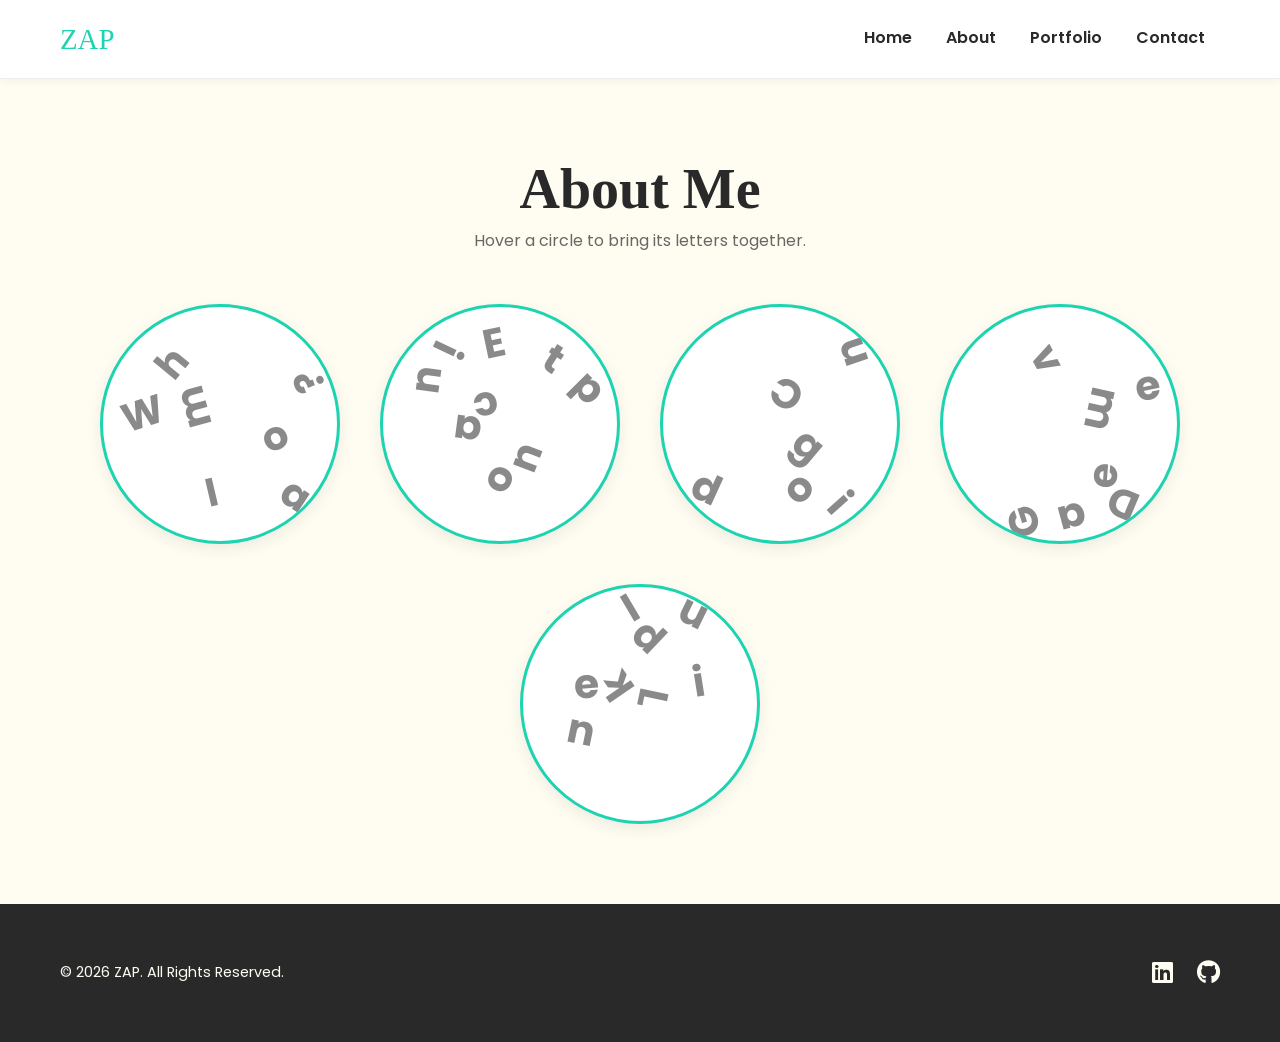
==== about.html @ 2a288f37 "Added text version of About page." ====
<!DOCTYPE html>
<html lang="en">
<head>
    <meta charset="UTF-8">
    <meta name="viewport" content="width=device-width, initial-scale=1.0">
    <meta name="description" content="ZAP – About page, learn more about who I am, my education, coding, game dev, and where to find me.">
    <title>About | ZAP</title>

    <link rel="preconnect" href="https://fonts.googleapis.com">
    <link rel="preconnect" href="https://fonts.gstatic.com" crossorigin>
    <link href="https://fonts.googleapis.com/css2?family=Poppins:wght@300;400;600;700&family=Trajan+Supreme&display=swap" rel="stylesheet">

    <link rel="stylesheet" href="./css/style.css">
    <link rel="stylesheet" href="./css/components.css">
    <link rel="stylesheet" href="./css/about.css">
    <link rel="stylesheet" href="https://cdnjs.cloudflare.com/ajax/libs/font-awesome/6.0.0/css/all.min.css">
</head>
<body>

    <header class="header">
        <div class="container nav-content">
            <a href="index.html#home" class="logo">ZAP</a>
            <nav class="navbar" aria-label="Main navigation">
                <ul role="menubar">
                    <li role="none"><a href="index.html#home" role="menuitem">Home</a></li>
                    <li role="none"><a href="about.html" role="menuitem" aria-current="page">About</a></li>
                    <li role="none"><a href="index.html#portfolio" role="menuitem">Portfolio</a></li>
                    <li role="none"><a href="index.html#contact" role="menuitem">Contact</a></li>
                </ul>
            </nav>
            <button class="menu-toggle" aria-label="Toggle Navigation Menu" aria-expanded="false" aria-controls="navbar">&#9776;</button>
        </div>
    </header>

    <main>
        <section id="aboutText" class="section about-text-section">
            <div class="container">
                <h1 class="about-text-title">About Me</h1>
                <p class="about-text-intro">Hover a circle to bring its letters together.</p>

                <div class="about-circle-grid" id="aboutCircleGrid">
                    <div class="about-circle" data-heading="Who am I?">
                        <canvas class="about-circle-canvas"></canvas>
                    </div>
                    <div class="about-circle" data-heading="Education">
                        <canvas class="about-circle-canvas"></canvas>
                    </div>
                    <div class="about-circle" data-heading="Coding">
                        <canvas class="about-circle-canvas"></canvas>
                    </div>
                    <div class="about-circle" data-heading="Game Dev">
                        <canvas class="about-circle-canvas"></canvas>
                    </div>
                    <div class="about-circle" data-heading="LinkedIn">
                        <canvas class="about-circle-canvas"></canvas>
                    </div>
                </div>
            </div>
        </section>
    </main>

    <footer class="footer">
        <div class="container footer-content">
            <p>&copy; 2026 ZAP. All Rights Reserved.</p>
            <div class="social-links">
                <a href="#" aria-label="LinkedIn"><i class="fab fa-linkedin"></i></a>
                <a href="#" aria-label="GitHub"><i class="fab fa-github"></i></a>
            </div>
        </div>
    </footer>

    <script src="./js/main.js"></script>
    <script src="./js/about.js"></script>
</body>
</html>
---- css/style.css ----
/* ============================================ */
/* CSS VARIABLES                                */
/* ============================================ */
:root {
    --primary-color: #1DD3B0;
    --accent-color: #FFBA49;
    --secondary-color: #9BD31D;
    --dark-text: #292929;
    --light-bg: #FFFCF2;
    --white: #FFFFFF;
    --card-bg: #fff;
    --light-text: #FFFCF2;
    --border-color: #ddd;

    --font-heading: 'Trajan Supreme', serif;
    --font-body: 'Poppins', sans-serif;

    --shadow-sm: 0 2px 10px rgba(0, 0, 0, 0.05);
    --shadow-card: 0 5px 15px rgba(41, 41, 41, 0.08);
    --shadow-card-hover: 0 12px 30px rgba(29, 211, 176, 0.2);
}

/* ============================================ */
/* 1. GLOBAL RESET & BASE                       */
/* ============================================ */
*, *::before, *::after { box-sizing: border-box; margin: 0; padding: 0; }
html { scroll-behavior: smooth; }
body { font-family: var(--font-body); line-height: 1.6; color: var(--dark-text); background-color: var(--light-bg); }
h1, h2, h3, h4 { font-family: var(--font-heading); color: var(--dark-text); margin-bottom: 0.5rem; line-height: 1.1; }
img { max-width: 100%; display: block; }
:focus-visible { outline: 3px solid var(--primary-color); outline-offset: 3px; border-radius: 4px; }
.container { max-width: 1200px; margin: 0 auto; padding: 0 20px; }
section { padding: 80px 0; }

.section { opacity: 0; transform: translateY(24px); transition: opacity 0.6s ease, transform 0.6s ease; }
.section.visible { opacity: 1; transform: translateY(0); }
@media (prefers-reduced-motion: reduce) { .section { opacity: 1; transform: none; transition: none; } }

/* ============================================ */
/* 2. HEADER & NAVIGATION                       */
/* ============================================ */
.header { background-color: var(--white); border-bottom: 1px solid #eee; position: sticky; top: 0; z-index: 1000; box-shadow: var(--shadow-sm); }
.nav-content { display: flex; justify-content: space-between; align-items: center; padding: 15px 20px; }
.logo { font-family: var(--font-heading); font-size: 1.8rem; text-decoration: none; color: var(--primary-color); }
.navbar ul { display: flex; list-style: none; gap: 4px; }
.navbar li a { text-decoration: none; color: var(--dark-text); padding: 10px 15px; font-weight: 600; border-bottom: 2px solid transparent; transition: color 0.3s, border-color 0.3s; display: block; }
.navbar li a:hover { color: var(--primary-color); border-bottom-color: var(--primary-color); }
.menu-toggle { display: none; background: none; border: none; font-size: 1.5rem; cursor: pointer; color: var(--dark-text); padding: 8px; line-height: 1; }

/* ============================================ */
/* 3. HERO SECTION                              */
/* ============================================ */
.hero-section {
    padding: 120px 0;
    text-align: center;
    background-color: var(--light-bg);
    position: relative;
    overflow: hidden;
}

/* Layer 1 */
.hero-glow { position: absolute; inset: 0; width: 100%; height: 100%; pointer-events: none; z-index: 1; }

/* Layer 2 */
.hero-zap { position: absolute; inset: 0; overflow: hidden; pointer-events: none; user-select: none; z-index: 2; }
.hero-zap span {
    position: absolute;
    font-family: var(--font-heading);
    font-size: clamp(5rem, 11vw, 9rem);
    font-weight: 700;
    font-style: italic;
    line-height: 1;
    color: transparent;
    -webkit-text-stroke-width: 1.5px;
    -webkit-text-stroke-color: rgba(41, 41, 41, 0.22);
    pointer-events: none;
    white-space: nowrap;
}

/* Layer 3 */
.hero-text {
    position: relative;
    z-index: 3;
    pointer-events: none;
    text-shadow: -1px 0 10px #FFFCF2, 0 1px 10px #FFFCF2, 1px 0 10px #FFFCF2, 0 -1px 10px #FFFCF2,
                 -1px 0 10px #FFFCF2, 0 1px 10px #FFFCF2, 1px 0 10px #FFFCF2, 0 -1px 10px #FFFCF2;
}
.hero-text h1 { font-size: clamp(3rem, 6vw, 5rem); margin-bottom: 0.5rem; }
.hero-text h2 { font-size: clamp(1.8rem, 4vw, 2.5rem); color: var(--secondary-color); margin-bottom: 1.5rem; }
.hero-text p  { max-width: 700px; margin: 0 auto 30px auto; font-size: 1.2rem; }

/* ---- H1 letter-wave ---- */
@keyframes letterBounceUp {
    0%   { opacity: 0; transform: translateY(0); }
    20%  { opacity: 1; transform: translateY(-18px); }
    45%  { transform: translateY(6px); }
    65%  { transform: translateY(-6px); }
    80%  { transform: translateY(2px); }
    100% { opacity: 1; transform: translateY(0); }
}

#heroH1 { display: flex; flex-wrap: wrap; justify-content: center; gap: 0; }

#heroH1 .h1-letter {
    display: inline-block;
    opacity: 0;
    white-space: pre;
}

#heroH1 .h1-letter.wave-animate {
    animation: letterBounceUp 0.65s cubic-bezier(0.22, 1, 0.36, 1) both;
}

/* ---- Hero P fade float up ---- */
@keyframes heroFadeFloatUp {
    0%   { opacity: 0; transform: translateY(28px); }
    100% { opacity: 1; transform: translateY(0); }
}

#heroP { opacity: 0; animation: heroFadeFloatUp 0.7s ease-out 0.7s forwards; }

/* Chaos active: hide original DOM text */
.hero-section.chaos-active .hero-text,
.hero-section.chaos-active #viewWorkBtn {
    visibility: hidden;
    pointer-events: none;
}

/* Physics canvas — layer 4 */
#physicsCanvas {
    position: absolute;
    inset: 0;
    width: 100%;
    height: 100%;
    pointer-events: none;
    z-index: 4;
    opacity: 0;
    transition: opacity 0.3s;
}
.hero-section.chaos-active #physicsCanvas { pointer-events: all; opacity: 1; }

/* Layer 4 — CTA row */
.hero-cta {
    position: relative;
    z-index: 6;
    margin-top: 8px;
    pointer-events: none;
    display: flex;
    align-items: center;
    justify-content: center;
    gap: 14px;
}
.hero-cta .button { pointer-events: all; }

/* ---- Chaos button ---- */
.button-chaos {
    pointer-events: all;
    width: 52px;
    height: 52px;
    border-radius: 50%;
    border: 2px solid var(--accent-color);
    background: var(--accent-color);
    font-size: 1.4rem;
    line-height: 1;
    cursor: pointer;
    display: flex;
    align-items: center;
    justify-content: center;
    transition: background 0.2s, border-color 0.2s, transform 0.2s, box-shadow 0.2s;
    box-shadow: 0 4px 14px rgba(255, 186, 73, 0.4);
}
.button-chaos:hover {
    background: #ffca6e;
    border-color: #ffca6e;
    transform: scale(1.12);
    box-shadow: 0 6px 22px rgba(255, 186, 73, 0.7);
}
.hero-section.chaos-active .button-chaos {
    position: absolute;
    right: 32px;
    top: -200%;
    z-index: 8;
    background: var(--primary-color);
    border-color: var(--primary-color);
    box-shadow: 0 4px 18px rgba(29, 211, 176, 0.5);
}
.hero-section.chaos-active .button-chaos:hover {
    background: #25e8c2;
    border-color: #25e8c2;
    transform: scale(1.12);
    box-shadow: 0 6px 28px rgba(29, 211, 176, 0.7);
}

/* ---- Gravity slider panel ---- */
.gravity-slider-panel {
    position: absolute;
    left: 24px;
    top: 50%;
    transform: translateY(-50%);
    z-index: 8;
    opacity: 0;
    pointer-events: none;
    transition: opacity 0.35s ease;
}
.hero-section.chaos-active .gravity-slider-panel { opacity: 1; pointer-events: all; }

.gravity-track-wrap {
    position: relative;
    display: flex;
    flex-direction: row;
    align-items: center;
    gap: 10px;
    height: 200px;
}

/* ---- Vertical range slider ---- */
.gravity-slider {
    -webkit-appearance: slider-vertical;
    appearance: slider-vertical;
    writing-mode: vertical-lr;
    direction: rtl;
    width: 32px;
    height: 200px;
    cursor: pointer;
    background: transparent;
    /* Custom track and thumb via accent-color */
    accent-color: var(--primary-color);
}

/* Slider thumb styled as a circle with the gravity symbol inside.
   We use a custom approach: the native thumb is hidden and we overlay
   four absolutely-positioned circular "notch" markers on a pseudo-track. */

/* Custom track line */
.gravity-slider-track {
    position: absolute;
    left: 14px; /* centre of the 32px slider column */
    top: 0;
    bottom: 0;
    width: 3px;
    background: rgba(41,41,41,0.15);
    border-radius: 2px;
    pointer-events: none;
}

/* ---- Notch label column (right of slider) ---- */
.gravity-notch-labels {
    display: flex;
    flex-direction: column;
    justify-content: space-between;
    height: 200px;
    pointer-events: none;
}

/* Each label is a circle with a symbol inside */
.gravity-notch-label {
    width: 32px;
    height: 32px;
    border-radius: 50%;
    border: 2px solid rgba(41,41,41,0.2);
    background: rgba(255,252,242,0.85);
    display: flex;
    align-items: center;
    justify-content: center;
    font-size: 0.85rem;
    font-weight: 700;
    font-family: var(--font-body);
    color: var(--dark-text);
    line-height: 1;
    user-select: none;
    transition: border-color 0.2s, background 0.2s, color 0.2s;
}

/* Highlight the active notch — driven by JS adding .is-active */
.gravity-notch-label.is-active {
    border-color: var(--primary-color);
    background: var(--primary-color);
    color: var(--light-text);
}

/* Layer 5 — mouse tracker */
.hero-mouse { position: absolute; inset: 0; z-index: 5; cursor: default; }
.hero-section.chaos-active .hero-mouse { z-index: 3; }

/* ============================================ */
/* 4. OTHER SECTIONS                            */
/* ============================================ */
.about-me { background-color: var(--white); }
.section h3 { font-size: 2.5rem; margin-bottom: 30px; text-align: center; color: var(--secondary-color); }

/* ---- About: Text Version / Game Version choice cards ---- */
.about-choice-grid {
    display: grid;
    grid-template-columns: repeat(2, 1fr);
    gap: 28px;
    margin-top: 40px;
}
.about-choice-card {
    display: flex;
    flex-direction: column;
    gap: 12px;
}
.about-choice-card h4 {
    color: var(--secondary-color);
    font-size: 1.5rem;
    margin: 0;
}
.about-choice-card p {
    flex: 1;
    margin: 0;
}
.about-choice-card .button {
    width: 100%;
    text-align: center;
    margin-top: auto;
}

.portfolio-showcase { background-color: #f8f5f1; }
.project-grid { display: grid; grid-template-columns: repeat(3, 1fr); gap: 28px; margin-top: 10px; }
.contact-form-section { background-color: var(--light-bg); }
.contact-intro { text-align: center; margin-bottom: 40px; }

/* ============================================ */
/* 5. FOOTER                                    */
/* ============================================ */
.footer { background-color: #292929; color: var(--light-text); padding: 40px 0; font-size: 0.9rem; }
.footer-content { display: flex; justify-content: space-between; align-items: center; padding: 10px 20px; }
.footer p { color: var(--light-text); }
.social-links a { color: var(--light-text); margin-left: 20px; font-size: 1.5rem; transition: color 0.3s; }
.social-links a:hover { color: var(--primary-color); }

/* ============================================ */
/* 6. MEDIA QUERIES                             */
/* ============================================ */
@media (max-width: 992px) {
    section { padding: 60px 0; }
    .hero-section { padding: 80px 0; }
    .project-grid { grid-template-columns: repeat(2, 1fr); }
    .about-choice-grid { grid-template-columns: 1fr; }
}

@media (max-width: 768px) {
    .menu-toggle { display: block; }
    .navbar { display: none; position: absolute; top: 100%; left: 0; right: 0; background-color: var(--white); border-top: 1px solid #eee; box-shadow: 0 8px 16px rgba(0,0,0,0.08); padding: 12px 0; }
    .navbar.is-active { display: block; }
    .navbar ul { flex-direction: column; gap: 0; }
    .navbar li a { padding: 14px 20px; border-bottom: none; border-left: 3px solid transparent; }
    .navbar li a:hover { border-bottom-color: transparent; border-left-color: var(--primary-color); background-color: #f5f5f5; }
    .project-grid { grid-template-columns: 1fr; }
    .footer-content { flex-direction: column; gap: 16px; text-align: center; }
    .social-links a { margin: 0 10px; }
    .gravity-slider-panel { left: 8px; }
}

@media (max-width: 480px) {
    .hero-text h1 { font-size: 2.2rem; }
    .hero-text h2 { font-size: 1.4rem; }
    .hero-text p  { font-size: 1rem; }
    .section h3   { font-size: 2rem; }
}

@media (prefers-reduced-motion: reduce) {
    #heroH1 .h1-letter { opacity: 1; animation: none; }
    #heroP              { opacity: 1; animation: none; }
}
---- css/components.css ----
/* ============================================ */
/* COMPONENTS                                   */
/* Buttons, Cards, Forms                        */
/* ============================================ */


/* ============================================ */
/* BUTTONS                                      */
/* ============================================ */
.button {
    display: inline-block;
    padding: 12px 30px;
    border-radius: 50px;
    text-decoration: none;
    font-family: var(--font-body);
    font-weight: 700;
    font-size: 1rem;
    cursor: pointer;
    border: 2px solid transparent;
    line-height: 1.4;
    position: relative;
    overflow: hidden;
    transition: color 0.5s ease-in-out, border-color 0.3s, transform 0.3s;
}

.button-primary {
    background-color: var(--primary-color);
    color: var(--light-text);
    border-color: var(--primary-color);
}

/* The position-aware ripple blob that expands from the cursor entry point */
.button-primary .button-ripple-blob {
    position: absolute;
    border-radius: 50%;
    background-color: var(--accent-color);
    /* Width/height and top/left are set by JS to match cursor position */
    transition: width 0.5s ease-in-out, height 0.5s ease-in-out;
    transform: translate(-50%, -50%);
    z-index: 0;
    pointer-events: none;
}

/* Button text sits above the ripple blob */
.button-primary span {
    position: relative;
    z-index: 1;
}

.button-primary:hover{
    color: var(--dark-text);
    transform: translateY(-3px) scale(1.02);
}

.button-secondary {
    background-color: transparent;
    color: var(--primary-color);
    border-color: var(--primary-color);
    padding: 10px 25px;
    transition: background-color 0.3s, border-color 0.3s, transform 0.3s;
}

.button-secondary:hover{
    background-color: var(--primary-color);
    color: var(--white);
    transform: translateY(-1px);
}


/* ============================================ */
/* CARDS                                        */
/* ============================================ */
.card {
    background-color: var(--card-bg);
    border: 1px solid var(--border-color);
    padding: 30px;
    border-radius: 12px;
    box-shadow: var(--shadow-card);
    transition: transform 0.3s, box-shadow 0.3s;
    display: flex;
    flex-direction: column;
    gap: 12px;
}

.card:hover {
    transform: translateY(-8px);
    box-shadow: var(--shadow-card-hover);
}

.project-item h4 {
    color: var(--secondary-color);
    font-size: 1.5rem;
    margin: 0;
}

.project-item p {
    flex: 1;
    margin: 0;
}

.project-item .button {
    align-self: flex-start;
    margin-top: auto;
}


/* ============================================ */
/* CONTACT FORM                                 */
/* ============================================ */
.contact-form {
    display: grid;
    gap: 20px;
    max-width: 600px;
    margin: 0 auto;
}

.contact-form input[type="text"],
.contact-form input[type="email"],
.contact-form textarea {
    width: 100%;
    padding: 15px;
    border: 1px solid var(--border-color);
    border-radius: 8px;
    font-family: var(--font-body);
    font-size: 1rem;
    background-color: var(--white);
    color: var(--dark-text);
    transition: border-color 0.3s, box-shadow 0.3s;
}

.contact-form input:focus,
.contact-form textarea:focus {
    outline: none;
    border-color: var(--primary-color);
    box-shadow: 0 0 0 3px rgba(29, 211, 176, 0.2);
}

.contact-form input.error,
.contact-form textarea.error {
    border-color: #e74c3c;
    box-shadow: 0 0 0 3px rgba(231, 76, 60, 0.15);
}

.contact-form textarea {
    resize: vertical;
    min-height: 120px;
}

.contact-form .button {
    justify-self: start;
}

/* Inline form feedback */
.form-feedback {
    font-size: 0.95rem;
    font-weight: 600;
    min-height: 1.4em;
    border-radius: 6px;
    padding: 0;
    transition: all 0.3s;
}

.form-feedback.success {
    color: #1a8a72;
    background-color: #d4f5ee;
    padding: 12px 16px;
}

.form-feedback.error {
    color: #c0392b;
    background-color: #fdecea;
    padding: 12px 16px;
}


/* ============================================ */
/* TYPEWRITER CURSOR                            */
/* ============================================ */
.cursor {
    display: inline-block;
    color: var(--secondary-color);
    font-weight: 300;
    margin-left: 2px;
    animation: blink 1.1s step-start infinite;
}

.cursor.typing {
    animation: none;
    opacity: 1;
}

@keyframes blink {
    0%, 100% { opacity: 1; }
    50%       { opacity: 0; }
}
---- css/about.css ----
/* ============================================ */
/* ABOUT PAGE — TEXT VERSION                    */
/* ============================================ */

.about-text-section {
    text-align: center;
}

.about-text-title {
    font-size: clamp(2.4rem, 5vw, 3.5rem);
    color: var(--dark-text);
}

.about-text-intro {
    color: var(--dark-text);
    opacity: 0.7;
    margin-bottom: 50px;
}

.about-circle-grid {
    display: flex;
    flex-wrap: wrap;
    justify-content: center;
    align-items: center;
    gap: 40px;
}

.about-circle {
    position: relative;
    width: clamp(170px, 20vw, 240px);
    aspect-ratio: 1 / 1;
    border-radius: 50%;
    background-color: var(--white);
    border: 3px solid var(--primary-color);
    box-shadow: var(--shadow-card);
    cursor: pointer;
    overflow: hidden;
    transition: box-shadow 0.3s, border-color 0.3s, transform 0.3s;
}

.about-circle:hover {
    border-color: var(--secondary-color);
    box-shadow: var(--shadow-card-hover);
    transform: translateY(-4px);
}

.about-circle-canvas {
    position: absolute;
    inset: 0;
    width: 100%;
    height: 100%;
    display: block;
}

@media (max-width: 480px) {
    .about-circle-grid { gap: 24px; }
}
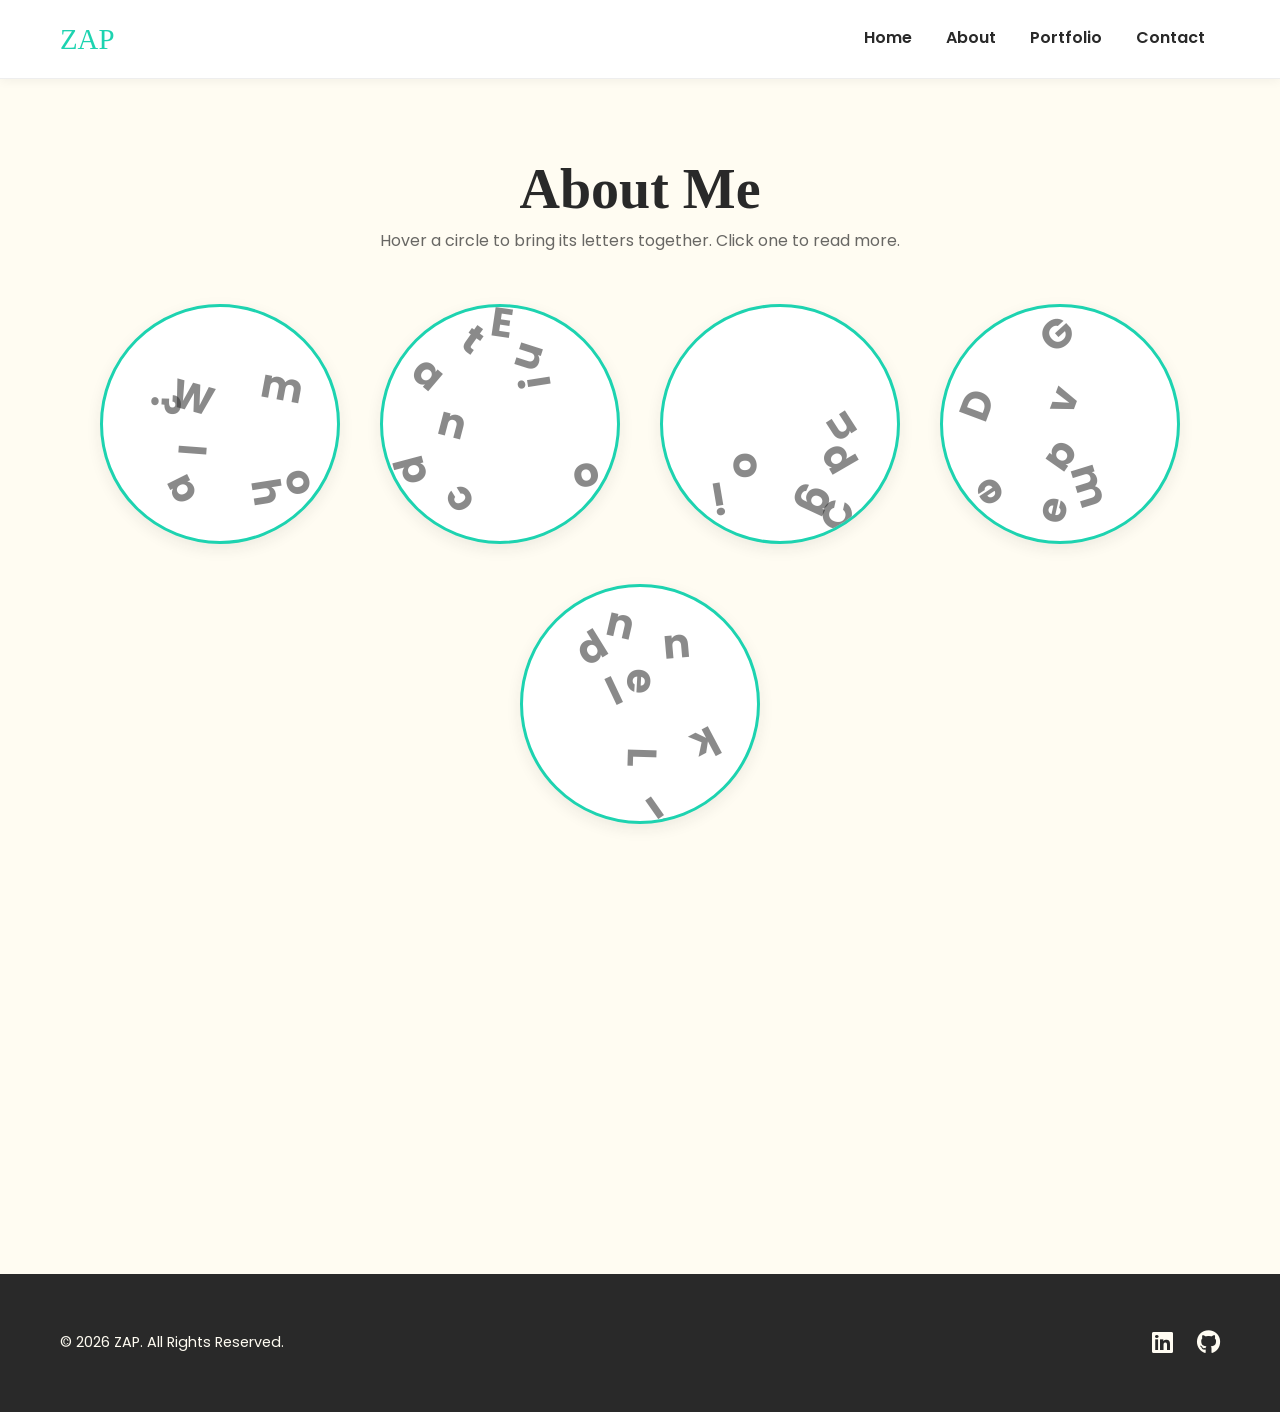
==== commit 92bcbe2a: "Added to about page with about text linked to circles with respective animation." ====
--- a/about.html
+++ b/about.html
@@ -36,24 +36,30 @@
         <section id="aboutText" class="section about-text-section">
             <div class="container">
                 <h1 class="about-text-title">About Me</h1>
-                <p class="about-text-intro">Hover a circle to bring its letters together.</p>
+                <p class="about-text-intro">Hover a circle to bring its letters together. Click one to read more.</p>
 
-                <div class="about-circle-grid" id="aboutCircleGrid">
-                    <div class="about-circle" data-heading="Who am I?">
-                        <canvas class="about-circle-canvas"></canvas>
+                <div class="about-stage" id="aboutStage">
+                    <div class="about-circle-grid" id="aboutCircleGrid">
+                        <div class="about-circle" data-heading="Who am I?" data-text="18yo interested in coding, game dev, and web development. Working on building businesses atm, including software and web development. As well as looking towards Medicine.">
+                            <canvas class="about-circle-canvas"></canvas>
+                        </div>
+                        <div class="about-circle" data-heading="Education" data-text="Duis aute irure dolor in reprehenderit in voluptate velit esse cillum dolore eu fugiat nulla pariatur. Excepteur sint occaecat cupidatat non proident, sunt in culpa qui officia deserunt mollit anim.">
+                            <canvas class="about-circle-canvas"></canvas>
+                        </div>
+                        <div class="about-circle" data-heading="Coding" data-text="Sed ut perspiciatis unde omnis iste natus error sit voluptatem accusantium doloremque laudantium, totam rem aperiam, eaque ipsa quae ab illo inventore veritatis et quasi architecto beatae vitae dicta sunt.">
+                            <canvas class="about-circle-canvas"></canvas>
+                        </div>
+                        <div class="about-circle" data-heading="Game Dev" data-text="Neque porro quisquam est, qui dolorem ipsum quia dolor sit amet, consectetur, adipisci velit, sed quia non numquam eius modi tempora incidunt ut labore et dolore magnam aliquam quaerat voluptatem.">
+                            <canvas class="about-circle-canvas"></canvas>
+                        </div>
+                        <div class="about-circle" data-heading="LinkedIn" data-text="Ut enim ad minima veniam, quis nostrum exercitationem ullam corporis suscipit laboriosam, nisi ut aliquid ex ea commodi consequatur. Quis autem vel eum iure reprehenderit qui in ea voluptate velit esse.">
+                            <canvas class="about-circle-canvas"></canvas>
+                        </div>
                     </div>
-                    <div class="about-circle" data-heading="Education">
-                        <canvas class="about-circle-canvas"></canvas>
-                    </div>
-                    <div class="about-circle" data-heading="Coding">
-                        <canvas class="about-circle-canvas"></canvas>
-                    </div>
-                    <div class="about-circle" data-heading="Game Dev">
-                        <canvas class="about-circle-canvas"></canvas>
-                    </div>
-                    <div class="about-circle" data-heading="LinkedIn">
-                        <canvas class="about-circle-canvas"></canvas>
-                    </div>
+
+                    <div class="about-text-output" id="aboutTextOutput"></div>
+
+                    <canvas class="about-stage-canvas" id="aboutStageCanvas"></canvas>
                 </div>
             </div>
         </section>
--- a/css/about.css
+++ b/css/about.css
@@ -15,6 +15,11 @@
     color: var(--dark-text);
     opacity: 0.7;
     margin-bottom: 50px;
+}
+
+.about-stage {
+    position: relative;
+    z-index: 0;
 }
 
 .about-circle-grid {
@@ -52,6 +57,22 @@
     display: block;
 }
 
+.about-text-output {
+    position: relative;
+    min-height: 320px;
+    margin-top: 50px;
+}
+
+.about-stage-canvas {
+    position: absolute;
+    inset: 0;
+    width: 100%;
+    height: 100%;
+    pointer-events: none;
+    z-index: -1;
+}
+
 @media (max-width: 480px) {
     .about-circle-grid { gap: 24px; }
+    .about-text-output { min-height: 380px; }
 }
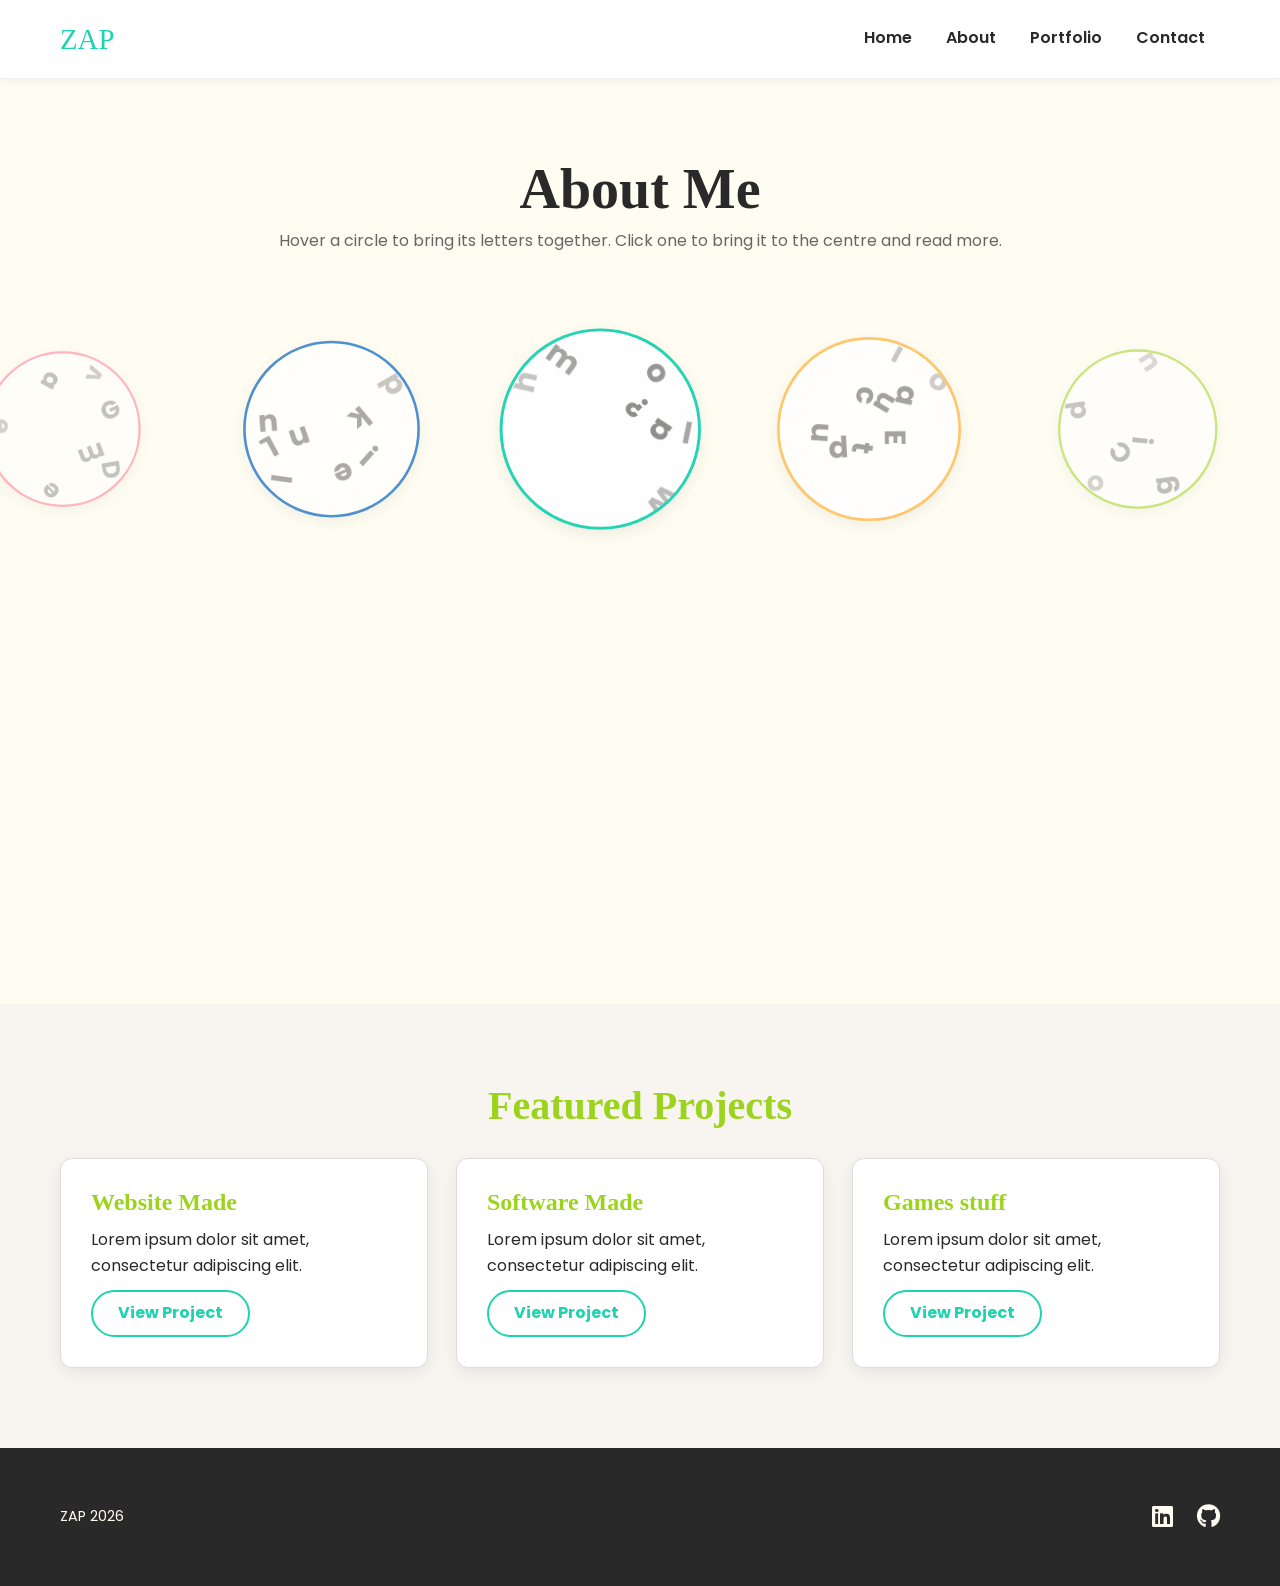
==== commit 93913101: "Singificantly reworked and updated About page with more fun and intersctivity." ====
--- a/about.html
+++ b/about.html
@@ -36,23 +36,23 @@
         <section id="aboutText" class="section about-text-section">
             <div class="container">
                 <h1 class="about-text-title">About Me</h1>
-                <p class="about-text-intro">Hover a circle to bring its letters together. Click one to read more.</p>
+                <p class="about-text-intro">Hover a circle to bring its letters together. Click one to bring it to the centre and read more.</p>
 
                 <div class="about-stage" id="aboutStage">
-                    <div class="about-circle-grid" id="aboutCircleGrid">
-                        <div class="about-circle" data-heading="Who am I?" data-text="18yo interested in coding, game dev, and web development. Working on building businesses atm, including software and web development. As well as looking towards Medicine.">
+                    <div class="about-carousel" id="aboutCarousel">
+                        <div class="about-circle" data-heading="Who am I?" data-color="#1DD3B0" data-bg-color="#E9FBF7" data-text-color="#0E6F5C" data-text="Hey there! I'm an 18yo interested in and do a lot of stuff. Off the top of my head there's coding, game dev, web dev, software dev, science and more! I'm working on building businesses currently, including breaking into the software and web dev space. I'm also looking towards Medicine.">
                             <canvas class="about-circle-canvas"></canvas>
                         </div>
-                        <div class="about-circle" data-heading="Education" data-text="Duis aute irure dolor in reprehenderit in voluptate velit esse cillum dolore eu fugiat nulla pariatur. Excepteur sint occaecat cupidatat non proident, sunt in culpa qui officia deserunt mollit anim.">
+                        <div class="about-circle" data-heading="Education" data-color="#FFBA49" data-bg-color="#FFF6E6" data-text-color="#8A5A00" data-text="Man it's the Summer break and you're talking about school?? Well, I've done my A Levels (results pending) and then hopefully it's off to uni to study Medicine.">
                             <canvas class="about-circle-canvas"></canvas>
                         </div>
-                        <div class="about-circle" data-heading="Coding" data-text="Sed ut perspiciatis unde omnis iste natus error sit voluptatem accusantium doloremque laudantium, totam rem aperiam, eaque ipsa quae ab illo inventore veritatis et quasi architecto beatae vitae dicta sunt.">
+                        <div class="about-circle" data-heading="Coding" data-color="#9BD31D" data-bg-color="#F2FBE4" data-text-color="#4E6E0C" data-text='print("Hello, World!") Yes I code a fair bit, from games to software to websites, it has become quite the mixed bag. You can see some of my work somewhere on this website, and more on my Github (you can find the link, I believe in you!)'>
                             <canvas class="about-circle-canvas"></canvas>
                         </div>
-                        <div class="about-circle" data-heading="Game Dev" data-text="Neque porro quisquam est, qui dolorem ipsum quia dolor sit amet, consectetur, adipisci velit, sed quia non numquam eius modi tempora incidunt ut labore et dolore magnam aliquam quaerat voluptatem.">
+                        <div class="about-circle" data-heading="Game Dev" data-color="#FF6F91" data-bg-color="#FFECF1" data-text-color="#99123A" data-text="Woah he does game dev too?? It's actually how I got into coding in the first place! This was all pre-big-LLM-AI-etc, so built an actual coding foundation. And game dev involves so much more, from art to music to graphics design to psychology to so much more!! Though so far it's mostly been passion projects.There's an itch.io link somewhere on this website, hope you find it!">
                             <canvas class="about-circle-canvas"></canvas>
                         </div>
-                        <div class="about-circle" data-heading="LinkedIn" data-text="Ut enim ad minima veniam, quis nostrum exercitationem ullam corporis suscipit laboriosam, nisi ut aliquid ex ea commodi consequatur. Quis autem vel eum iure reprehenderit qui in ea voluptate velit esse.">
+                        <div class="about-circle" data-heading="LinkedIn" data-color="#0A66C2" data-bg-color="#E8F1FB" data-text-color="#08427D" data-text="Now why should LinkedIn get its own subtitle? Oh wait I post content on LinkedIn, roughly daily as well! There's all sorts of posts there, drop me a follow if you're interested. There's a link somewhere on this website, I'm sure you'll find it!">
                             <canvas class="about-circle-canvas"></canvas>
                         </div>
                     </div>
@@ -63,11 +63,50 @@
                 </div>
             </div>
         </section>
+
+        <!-- PORTFOLIO -->
+        <section id="portfolio" class="section portfolio-showcase">
+            <div class="container">
+                <h3>Featured Projects</h3>
+                <div class="project-grid">
+                    <article class="card project-item">
+                        <h4>Website Made</h4>
+                        <p>Lorem ipsum dolor sit amet, consectetur adipiscing elit.</p>
+                        <a href="#" target="_blank" rel="noopener noreferrer" class="button button-secondary">View Project</a>
+                    </article>
+                    <article class="card project-item">
+                        <h4>Software Made</h4>
+                        <p>Lorem ipsum dolor sit amet, consectetur adipiscing elit.</p>
+                        <a href="#" target="_blank" rel="noopener noreferrer" class="button button-secondary">View Project</a>
+                    </article>
+                    <article class="card project-item">
+                        <h4>Games stuff</h4>
+                        <p>Lorem ipsum dolor sit amet, consectetur adipiscing elit.</p>
+                        <a href="#" target="_blank" rel="noopener noreferrer" class="button button-secondary">View Project</a>
+                    </article>
+                </div>
+            </div>
+        </section>
+
+        <!-- CONTACT
+        <section id="contact" class="section contact-form-section">
+            <div class="container">
+                <h3>Let's Connect</h3>
+                <p class="contact-intro">Have a project in mind? Whether it's modernising an old system or launching a new idea, I'm ready to talk!</p>
+                <form class="contact-form" action="#" method="POST" novalidate>
+                    <input type="text" name="name" placeholder="Your Name" required autocomplete="name">
+                    <input type="email" name="email" placeholder="Your Email" required autocomplete="email">
+                    <textarea name="message" rows="5" placeholder="Tell me about your project..."></textarea>
+                    <div class="form-feedback" aria-live="polite" aria-atomic="true"></div>
+                    <button type="submit" class="button button-primary">Send Message</button>
+                </form>
+            </div>
+        </section> -->
     </main>
 
     <footer class="footer">
         <div class="container footer-content">
-            <p>&copy; 2026 ZAP. All Rights Reserved.</p>
+            <p>ZAP 2026</p>
             <div class="social-links">
                 <a href="#" aria-label="LinkedIn"><i class="fab fa-linkedin"></i></a>
                 <a href="#" aria-label="GitHub"><i class="fab fa-github"></i></a>
--- a/css/about.css
+++ b/css/about.css
@@ -1,3 +1,56 @@
+/* ============================================ */
+/* PAGE THEME — active circle's colour spreads across   */
+/* the whole about.html page (not header/footer bg;     */
+/* logo + nav-hover accents are the one exception).      */
+/* Vars set on :root by about.js, fall back to the site's */
+/* normal palette when no circle is active.              */
+/* ============================================ */
+body {
+    background-color: var(--circle-bg, var(--light-bg));
+    transition: background-color 0.6s ease;
+}
+
+.logo {
+    color: var(--circle-accent, var(--primary-color));
+    transition: color 0.3s;
+}
+
+.navbar li a:hover {
+    color: var(--circle-accent, var(--primary-color));
+    border-bottom-color: var(--circle-accent, var(--primary-color));
+}
+
+.portfolio-showcase {
+    background-color: var(--circle-bg, #f8f5f1);
+    transition: background-color 0.6s ease;
+}
+
+.section h3,
+.project-item h4 {
+    color: var(--circle-accent, var(--secondary-color));
+    transition: color 0.3s;
+}
+
+.card {
+    border-color: var(--circle-accent, var(--border-color));
+    transition: border-color 0.3s, transform 0.3s, box-shadow 0.3s;
+}
+
+.button-primary {
+    background-color: var(--circle-accent, var(--primary-color));
+    border-color: var(--circle-accent, var(--primary-color));
+}
+
+.button-secondary {
+    color: var(--circle-accent, var(--primary-color));
+    border-color: var(--circle-accent, var(--primary-color));
+}
+
+.button-secondary:hover {
+    background-color: var(--circle-accent, var(--primary-color));
+}
+
+
 /* ============================================ */
 /* ABOUT PAGE — TEXT VERSION                    */
 /* ============================================ */
@@ -22,31 +75,35 @@
     z-index: 0;
 }
 
-.about-circle-grid {
-    display: flex;
-    flex-wrap: wrap;
-    justify-content: center;
-    align-items: center;
-    gap: 40px;
+.about-carousel {
+    position: relative;
+    height: clamp(180px, 20vw, 250px);
+    overflow: hidden;
+    /* Full-bleed: break out of .container so the carousel spans the viewport edge to edge */
+    width: 100vw;
+    margin-left: calc(50% - 50vw);
+    margin-right: calc(50% - 50vw);
 }
 
 .about-circle {
-    position: relative;
-    width: clamp(170px, 20vw, 240px);
+    position: absolute;
+    top: 50%;
+    left: 50%;
+    width: clamp(150px, 16vw, 210px);
     aspect-ratio: 1 / 1;
     border-radius: 50%;
     background-color: var(--white);
-    border: 3px solid var(--primary-color);
+    border: 3px solid var(--circle-accent, var(--primary-color));
     box-shadow: var(--shadow-card);
     cursor: pointer;
     overflow: hidden;
-    transition: box-shadow 0.3s, border-color 0.3s, transform 0.3s;
+    transform: translate(-50%, -50%);
+    transform-origin: center center;
+    transition: box-shadow 0.3s, border-color 0.3s;
 }
 
 .about-circle:hover {
-    border-color: var(--secondary-color);
     box-shadow: var(--shadow-card-hover);
-    transform: translateY(-4px);
 }
 
 .about-circle-canvas {
@@ -73,6 +130,11 @@
 }
 
 @media (max-width: 480px) {
-    .about-circle-grid { gap: 24px; }
+    .about-carousel { height: clamp(160px, 45vw, 210px); }
+    .about-circle { width: clamp(130px, 38vw, 180px); }
     .about-text-output { min-height: 380px; }
+}
+
+@media (prefers-reduced-motion: reduce) {
+    .about-circle { transition: box-shadow 0.2s, border-color 0.2s; }
 }
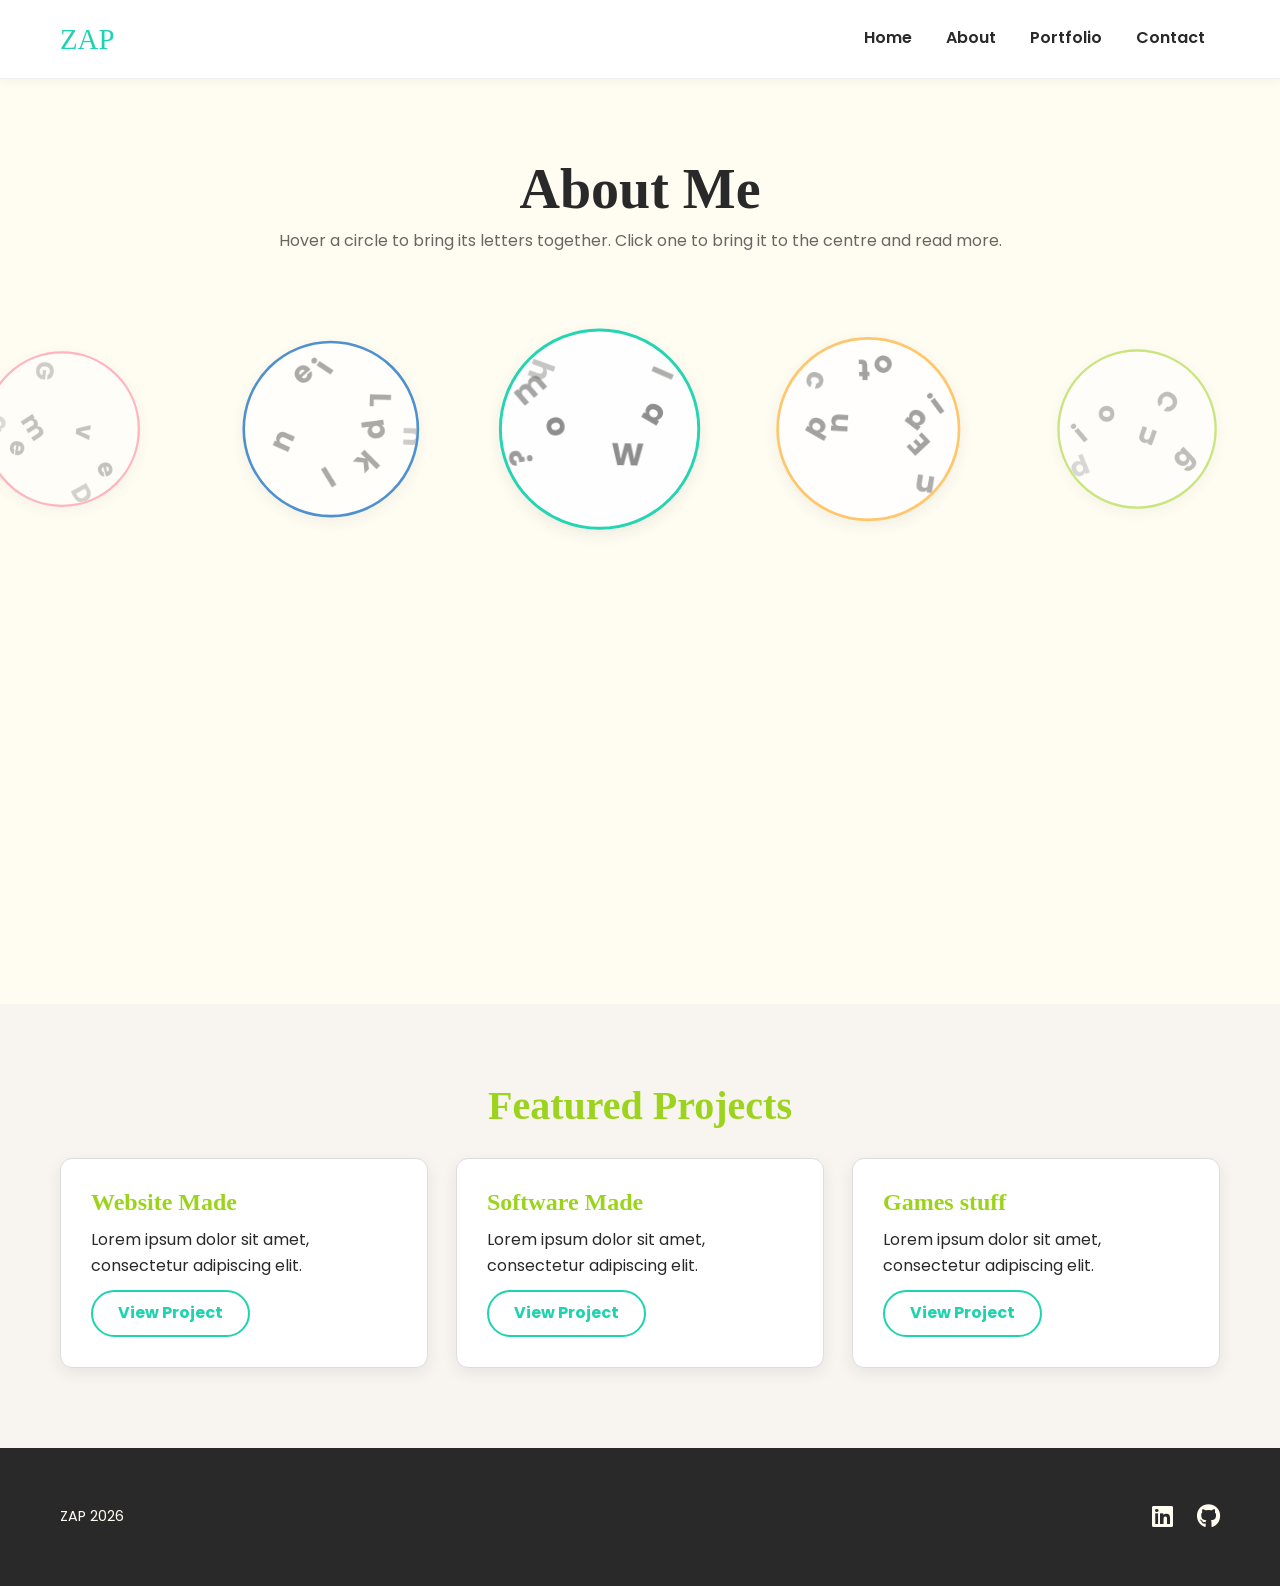
==== commit 4cf3a14c: "Remodelled a lot across home and about pages, including config menu on hero section and colourful ab" ====
--- a/about.html
+++ b/about.html
@@ -40,19 +40,19 @@
 
                 <div class="about-stage" id="aboutStage">
                     <div class="about-carousel" id="aboutCarousel">
-                        <div class="about-circle" data-heading="Who am I?" data-color="#1DD3B0" data-bg-color="#E9FBF7" data-text-color="#0E6F5C" data-text="Hey there! I'm an 18yo interested in and do a lot of stuff. Off the top of my head there's coding, game dev, web dev, software dev, science and more! I'm working on building businesses currently, including breaking into the software and web dev space. I'm also looking towards Medicine.">
+                        <div class="about-circle" data-key="whoami" data-heading="Who am I?" data-color="#1DD3B0" data-bg-color="#E9FBF7" data-text-color="#0E6F5C" data-text="Hey there! I'm an 18yo interested in and do a lot of stuff. Off the top of my head there's coding, game dev, web dev, software dev, science and more! I'm working on building businesses currently, including breaking into the software and web dev space. I'm also looking towards Medicine.">
                             <canvas class="about-circle-canvas"></canvas>
                         </div>
-                        <div class="about-circle" data-heading="Education" data-color="#FFBA49" data-bg-color="#FFF6E6" data-text-color="#8A5A00" data-text="Man it's the Summer break and you're talking about school?? Well, I've done my A Levels (results pending) and then hopefully it's off to uni to study Medicine.">
+                        <div class="about-circle" data-key="education" data-heading="Education" data-color="#FFBA49" data-bg-color="#FFF6E6" data-text-color="#8A5A00" data-text="Man it's the Summer break and you're talking about school?? Well, I've done my A Levels (results pending) and then hopefully it's off to uni to study Medicine.">
                             <canvas class="about-circle-canvas"></canvas>
                         </div>
-                        <div class="about-circle" data-heading="Coding" data-color="#9BD31D" data-bg-color="#F2FBE4" data-text-color="#4E6E0C" data-text='print("Hello, World!") Yes I code a fair bit, from games to software to websites, it has become quite the mixed bag. You can see some of my work somewhere on this website, and more on my Github (you can find the link, I believe in you!)'>
+                        <div class="about-circle" data-key="coding" data-heading="Coding" data-color="#9BD31D" data-bg-color="#F2FBE4" data-text-color="#4E6E0C" data-text='print("Hello, World!") Yes I code a fair bit, from games to software to websites, it has become quite the mixed bag. You can see some of my work somewhere on this website, and more on my Github (you can find the link, I believe in you!)'>
                             <canvas class="about-circle-canvas"></canvas>
                         </div>
-                        <div class="about-circle" data-heading="Game Dev" data-color="#FF6F91" data-bg-color="#FFECF1" data-text-color="#99123A" data-text="Woah he does game dev too?? It's actually how I got into coding in the first place! This was all pre-big-LLM-AI-etc, so built an actual coding foundation. And game dev involves so much more, from art to music to graphics design to psychology to so much more!! Though so far it's mostly been passion projects.There's an itch.io link somewhere on this website, hope you find it!">
+                        <div class="about-circle" data-key="gamedev" data-heading="Game Dev" data-color="#FF6F91" data-bg-color="#FFECF1" data-text-color="#99123A" data-text="Woah he does game dev too?? It's actually how I got into coding in the first place! This was all pre-big-LLM-AI-etc, so built an actual coding foundation. And game dev involves so much more, from art to music to graphics design to psychology to so much more!! Though so far it's mostly been passion projects.There's an itch.io link somewhere on this website, hope you find it!">
                             <canvas class="about-circle-canvas"></canvas>
                         </div>
-                        <div class="about-circle" data-heading="LinkedIn" data-color="#0A66C2" data-bg-color="#E8F1FB" data-text-color="#08427D" data-text="Now why should LinkedIn get its own subtitle? Oh wait I post content on LinkedIn, roughly daily as well! There's all sorts of posts there, drop me a follow if you're interested. There's a link somewhere on this website, I'm sure you'll find it!">
+                        <div class="about-circle" data-key="linkedin" data-heading="LinkedIn" data-color="#0A66C2" data-bg-color="#E8F1FB" data-text-color="#08427D" data-text="Now why should LinkedIn get its own subtitle? Oh wait I post content on LinkedIn, roughly daily as well! There's all sorts of posts there, drop me a follow if you're interested. There's a link somewhere on this website, I'm sure you'll find it!">
                             <canvas class="about-circle-canvas"></canvas>
                         </div>
                     </div>
--- a/css/style.css
+++ b/css/style.css
@@ -152,7 +152,9 @@
 }
 .hero-cta .button { pointer-events: all; }
 
-/* ---- Chaos button ---- */
+/* ---- Chaos + debug button cluster ---- */
+.hero-chaos-controls { display: flex; align-items: center; gap: 14px; }
+
 .button-chaos {
     pointer-events: all;
     width: 52px;
@@ -175,11 +177,20 @@
     transform: scale(1.12);
     box-shadow: 0 6px 22px rgba(255, 186, 73, 0.7);
 }
-.hero-section.chaos-active .button-chaos {
+
+/* Debug toggle only makes sense once physics is running */
+.button-debug { display: none; font-size: 1.2rem; }
+
+.hero-section.chaos-active .hero-chaos-controls {
     position: absolute;
     right: 32px;
     top: -200%;
     z-index: 8;
+    flex-direction: column;
+    gap: 12px;
+}
+.hero-section.chaos-active .button-debug { display: flex; }
+.hero-section.chaos-active .button-chaos {
     background: var(--primary-color);
     border-color: var(--primary-color);
     box-shadow: 0 4px 18px rgba(29, 211, 176, 0.5);
@@ -252,7 +263,9 @@
     pointer-events: none;
 }
 
-/* Each label is a circle with a symbol inside */
+/* Each label is a circle button with a symbol inside — clicking snaps the
+   gravity slider straight to that preset. Sits inside a pointer-events:none
+   parent, so it re-enables pointer-events on itself. */
 .gravity-notch-label {
     width: 32px;
     height: 32px;
@@ -268,7 +281,15 @@
     color: var(--dark-text);
     line-height: 1;
     user-select: none;
-    transition: border-color 0.2s, background 0.2s, color 0.2s;
+    appearance: none;
+    padding: 0;
+    cursor: pointer;
+    pointer-events: auto;
+    transition: border-color 0.2s, background 0.2s, color 0.2s, transform 0.2s;
+}
+.gravity-notch-label:hover {
+    border-color: var(--primary-color);
+    transform: scale(1.1);
 }
 
 /* Highlight the active notch — driven by JS adding .is-active */
@@ -278,6 +299,118 @@
     color: var(--light-text);
 }
 
+/* ---- Debug panel ---- */
+.debug-panel {
+    position: absolute;
+    right: 24px;
+    top: 50%;
+    transform: translateY(-50%);
+    z-index: 8;
+    width: 220px;
+    padding: 16px;
+    border-radius: 14px;
+    background: var(--light-bg);
+    border: 2px solid rgba(41,41,41,0.15);
+    box-shadow: var(--shadow-card);
+    opacity: 0;
+    pointer-events: none;
+    transition: opacity 0.25s ease;
+}
+.hero-section.chaos-active .debug-panel.is-open { opacity: 1; pointer-events: all; }
+
+.debug-panel-header {
+    display: flex;
+    align-items: center;
+    justify-content: space-between;
+    gap: 8px;
+    margin-bottom: 14px;
+}
+
+.debug-panel-title {
+    font-family: var(--font-body);
+    font-size: 0.95rem;
+    font-weight: 700;
+    color: var(--dark-text);
+    display: flex;
+    align-items: center;
+    gap: 8px;
+}
+
+.debug-panel-close {
+    appearance: none;
+    border: none;
+    background: transparent;
+    color: var(--dark-text);
+    opacity: 0.6;
+    font-size: 0.9rem;
+    line-height: 1;
+    padding: 4px;
+    cursor: pointer;
+    transition: opacity 0.2s, color 0.2s;
+}
+.debug-panel-close:hover { opacity: 1; color: var(--primary-color); }
+
+.debug-slider-row { margin-bottom: 16px; }
+.debug-slider-row:last-child { margin-bottom: 0; }
+
+.debug-slider-name {
+    display: block;
+    font-size: 0.7rem;
+    font-weight: 600;
+    color: var(--dark-text);
+    opacity: 0.75;
+    margin-bottom: 10px;
+}
+
+.debug-slider-control { position: relative; }
+
+.debug-slider {
+    -webkit-appearance: none;
+    appearance: none;
+    width: 100%;
+    height: 4px;
+    border-radius: 2px;
+    background: rgba(41,41,41,0.15);
+    accent-color: var(--primary-color);
+    cursor: pointer;
+}
+
+/* Floating numeric readout, positioned above the thumb via JS-set `left` */
+.debug-slider-value {
+    position: absolute;
+    top: -20px;
+    left: 0;
+    transform: translateX(-50%);
+    font-size: 0.68rem;
+    font-weight: 700;
+    color: var(--primary-color);
+    font-family: var(--font-body);
+    white-space: nowrap;
+    pointer-events: none;
+}
+
+.debug-panel-actions {
+    display: flex;
+    gap: 8px;
+    margin-top: 4px;
+}
+
+.debug-panel-btn {
+    flex: 1;
+    appearance: none;
+    border: 2px solid var(--primary-color);
+    background: transparent;
+    color: var(--primary-color);
+    font-family: var(--font-body);
+    font-size: 0.68rem;
+    font-weight: 700;
+    padding: 8px 6px;
+    border-radius: 8px;
+    cursor: pointer;
+    transition: background-color 0.2s, color 0.2s;
+}
+.debug-panel-btn:hover { background-color: var(--primary-color); color: var(--white); }
+
 /* Layer 5 — mouse tracker */
 .hero-mouse { position: absolute; inset: 0; z-index: 5; cursor: default; }
 .hero-section.chaos-active .hero-mouse { z-index: 3; }
@@ -288,32 +421,49 @@
 .about-me { background-color: var(--white); }
 .section h3 { font-size: 2.5rem; margin-bottom: 30px; text-align: center; color: var(--secondary-color); }
 
-/* ---- About: Text Version / Game Version choice cards ---- */
-.about-choice-grid {
-    display: grid;
-    grid-template-columns: repeat(2, 1fr);
-    gap: 28px;
-    margin-top: 40px;
-}
-.about-choice-card {
-    display: flex;
-    flex-direction: column;
-    gap: 12px;
-}
-.about-choice-card h4 {
-    color: var(--secondary-color);
-    font-size: 1.5rem;
-    margin: 0;
-}
-.about-choice-card p {
-    flex: 1;
-    margin: 0;
-}
-.about-choice-card .button {
+/* ---- About: diagonal conveyor belt of bouncing-letter circles (see main.js
+   section 8), linking into their matching circle on about.html. The belt is a
+   real rectangle — full-bleed width so circles are clipped at the actual
+   viewport edges left/right, and a fixed height so top/bottom clipping is an
+   intentional viewport onto the belt rather than an artifact of rotating a
+   long strip. Circle position/transform is driven entirely by JS. ---- */
+.about-conveyor {
+    position: relative;
+    overflow: hidden;
+    height: clamp(220px, 26vw, 320px);
+    margin: 50px 0 30px;
+    width: 100vw;
+    margin-left: calc(50% - 50vw);
+    margin-right: calc(50% - 50vw);
+}
+
+.about-conveyor-circle {
+    position: absolute;
+    top: 0;
+    left: 0;
+    width: clamp(110px, 12vw, 150px);
+    aspect-ratio: 1 / 1;
+    border-radius: 50%;
+    background-color: var(--white);
+    border: 3px solid var(--circle-accent, var(--primary-color));
+    box-shadow: var(--shadow-card);
+    overflow: hidden;
+    transition: box-shadow 0.25s ease, border-color 0.25s ease;
+}
+
+.about-conveyor-circle:hover {
+    box-shadow: var(--shadow-card-hover);
+}
+
+.about-conveyor-canvas {
+    position: absolute;
+    inset: 0;
     width: 100%;
-    text-align: center;
-    margin-top: auto;
-}
+    height: 100%;
+    display: block;
+}
+
+.about-cta { text-align: center; margin-top: 20px; }
 
 .portfolio-showcase { background-color: #f8f5f1; }
 .project-grid { display: grid; grid-template-columns: repeat(3, 1fr); gap: 28px; margin-top: 10px; }
@@ -336,7 +486,6 @@
     section { padding: 60px 0; }
     .hero-section { padding: 80px 0; }
     .project-grid { grid-template-columns: repeat(2, 1fr); }
-    .about-choice-grid { grid-template-columns: 1fr; }
 }
 
 @media (max-width: 768px) {
@@ -350,6 +499,7 @@
     .footer-content { flex-direction: column; gap: 16px; text-align: center; }
     .social-links a { margin: 0 10px; }
     .gravity-slider-panel { left: 8px; }
+    .debug-panel { right: 8px; width: 180px; padding: 12px; }
 }
 
 @media (max-width: 480px) {
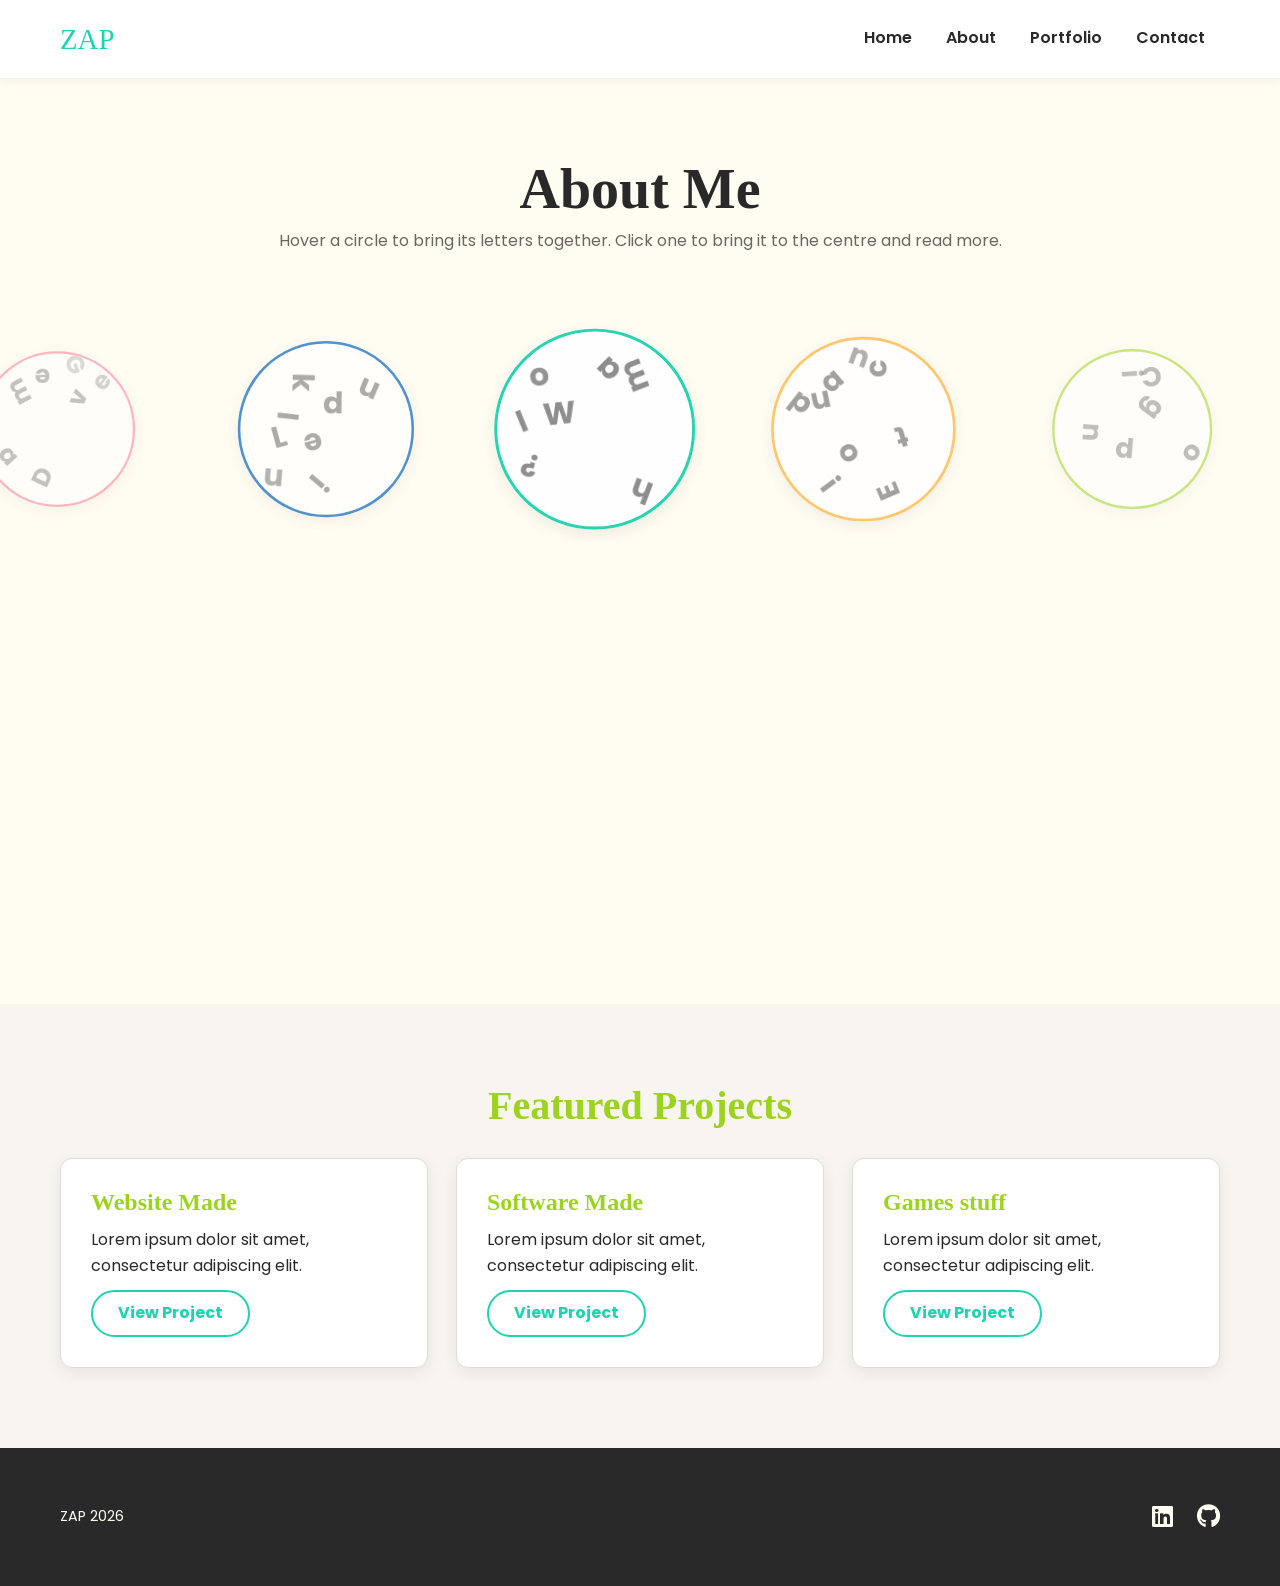
==== commit 72eba4d7: "Page transition effect added sitewide." ====
--- a/about.html
+++ b/about.html
@@ -13,9 +13,11 @@
     <link rel="stylesheet" href="./css/style.css">
     <link rel="stylesheet" href="./css/components.css">
     <link rel="stylesheet" href="./css/about.css">
+    <link rel="stylesheet" href="./css/page-transition.css">
     <link rel="stylesheet" href="https://cdnjs.cloudflare.com/ajax/libs/font-awesome/6.0.0/css/all.min.css">
 </head>
 <body>
+    <script src="./js/page-transition.js"></script>
 
     <header class="header">
         <div class="container nav-content">
--- a/css/page-transition.css
+++ b/css/page-transition.css
@@ -0,0 +1,86 @@
+/* ============================================ */
+/* PAGE TRANSITION — ZAP WALL OVERLAY           */
+/* ============================================ */
+/* Bottom-left -> top-right wall of ZAPs, matching hero-zap styling.
+   Overlay is only ever inserted by js/page-transition.js — never present
+   on a page loaded directly from a URL. Each row is its own strip that flies
+   in/out independently (staggered bottom-to-top via --pt-delay, set inline
+   per row in JS), rather than the whole wall moving as one block. */
+.page-transition-overlay {
+    position: fixed;
+    inset: 0;
+    z-index: 9999;
+    overflow: hidden;
+    pointer-events: none;
+}
+
+.pt-zap-field {
+    position: absolute;
+    top: 50%;
+    left: 50%;
+    width: 170vw;
+    height: 170vh;
+    transform: translate(-50%, -50%) rotate(-7deg);
+    display: flex;
+    flex-direction: column;
+}
+
+.pt-row {
+    flex: 1 1 0;
+    display: flex;
+    align-items: center;
+    flex-wrap: nowrap;
+    white-space: nowrap;
+    overflow: hidden;
+    background-color: var(--light-bg);
+    opacity: 0;
+    /* fly in from bottom-left at ~7° angle: tan(7°) ≈ 0.123, so ratio ~1:8 */
+    transform: translate3d(-80vw, 10vh, 0);
+    will-change: transform, opacity;
+}
+
+/* --pt-delay must be repeated inside each shorthand value below — the
+   transition shorthand resets any sub-property it doesn't mention
+   (including delay), so a delay set only on the base .pt-row rule gets
+   clobbered by these more specific selectors and every row moves in sync. */
+.pt-leaving .pt-row {
+    transition: transform 0.55s cubic-bezier(.65, 0, .35, 1) var(--pt-delay, 0ms),
+                opacity 0.4s ease calc(var(--pt-delay, 0ms) + 0.2s);
+    transform: translate3d(0, 0, 0);
+    opacity: 1;
+}
+
+.pt-stationary .pt-row {
+    transform: translate3d(0, 0, 0);
+    opacity: 1;
+}
+
+.pt-arriving .pt-row {
+    transition: transform 0.55s cubic-bezier(.65, 0, .35, 1) var(--pt-delay, 0ms),
+                opacity 0.4s ease calc(var(--pt-delay, 0ms) + 0.2s);
+    /* fly out to top-right at ~7° angle */
+    transform: translate3d(80vw, -10vh, 0);
+    opacity: 0;
+}
+
+.pt-row span {
+    font-family: var(--font-heading);
+    font-style: italic;
+    font-weight: 700;
+    font-size: clamp(2.5rem, 6vw, 5rem);
+    line-height: 1;
+    margin-right: clamp(1rem, 3vw, 2.5rem);
+    color: transparent;
+    -webkit-text-stroke: 1.5px rgba(41, 41, 41, 0.22);
+}
+
+.pt-row span.pt-teal {
+    color: var(--primary-color);
+    -webkit-text-stroke: 1.5px rgba(29, 211, 176, 0.55);
+}
+
+@media (prefers-reduced-motion: reduce) {
+    .pt-row,
+    .pt-leaving .pt-row,
+    .pt-arriving .pt-row { transition: none !important; }
+}
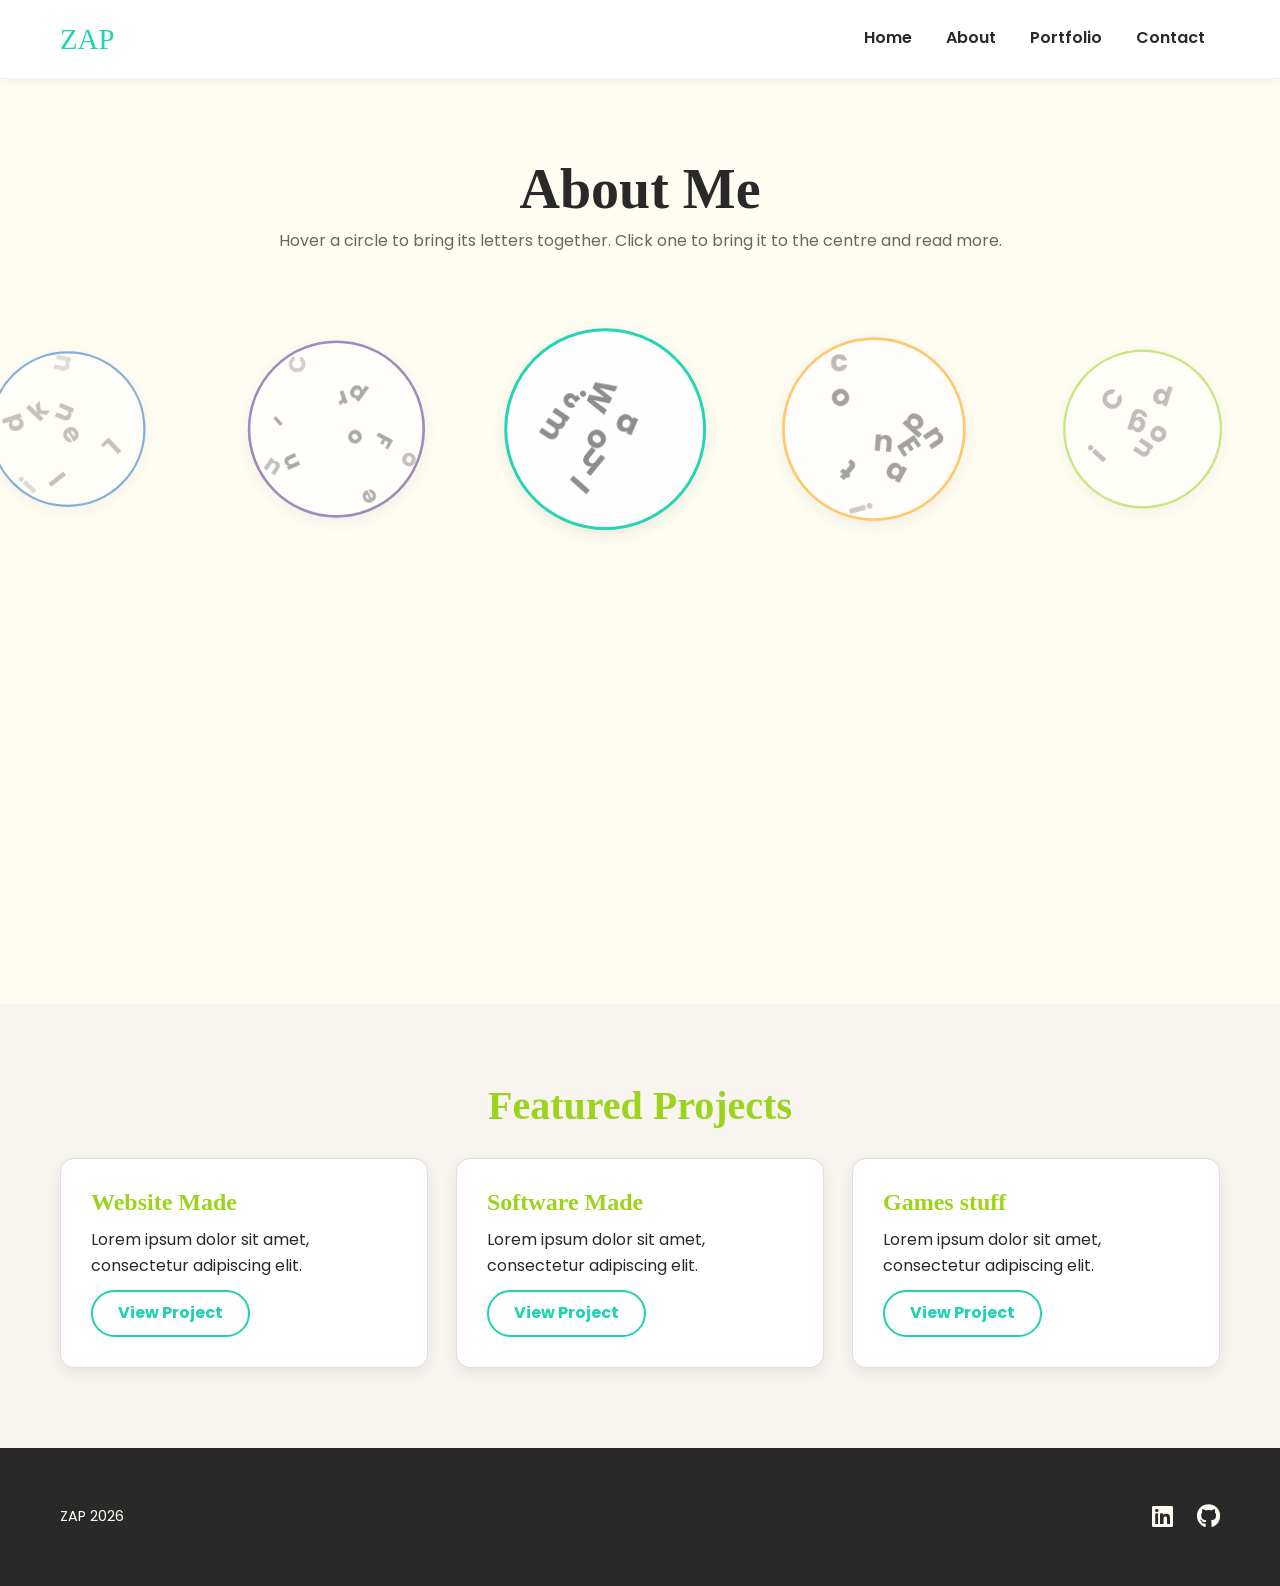
==== commit 99cb1b01: "Added a new circle for Co-Founder and amended spacing for ever circle count in About Me." ====
--- a/about.html
+++ b/about.html
@@ -55,6 +55,9 @@
                             <canvas class="about-circle-canvas"></canvas>
                         </div>
                         <div class="about-circle" data-key="linkedin" data-heading="LinkedIn" data-color="#0A66C2" data-bg-color="#E8F1FB" data-text-color="#08427D" data-text="Now why should LinkedIn get its own subtitle? Oh wait I post content on LinkedIn, roughly daily as well! There's all sorts of posts there, drop me a follow if you're interested. There's a link somewhere on this website, I'm sure you'll find it!">
+                            <canvas class="about-circle-canvas"></canvas>
+                        </div>
+                        <div class="about-circle" data-key="cofounder" data-heading="Co-Founder" data-color="#7B5EA7" data-bg-color="#F1ECF9" data-text-color="#4A3572" data-text="Hold on you've co-founded something? Yes. I co-founded Train 2 Health, your next first aid training company. I've managed a lot of the tech side: i.e. the website (link is somewhere for you to find!), emails, certificates, graphics design and software. Probably some more things I'm missing in that list...">
                             <canvas class="about-circle-canvas"></canvas>
                         </div>
                     </div>
--- a/css/style.css
+++ b/css/style.css
@@ -469,6 +469,277 @@
 .project-grid { display: grid; grid-template-columns: repeat(3, 1fr); gap: 28px; margin-top: 10px; }
 .contact-form-section { background-color: var(--light-bg); }
 .contact-intro { text-align: center; margin-bottom: 40px; }
+.portfolio-intro { text-align: center; margin-bottom: 20px; }
+
+/* ============================================ */
+/* 4b. PROJECT DECK (home + projects.html top)  */
+/* ============================================ */
+/* Cards are absolutely stacked; JS assigns each a slot class (left/center/
+   right = the three fanned out, pack = stacked behind) and CSS owns the
+   transform per slot, so cycling is just a class swap that transitions. */
+.project-deck {
+    position: relative;
+    height: clamp(360px, 46vw, 440px);
+    margin: 30px auto 40px;
+    max-width: 1000px;
+    perspective: 1400px;
+}
+
+.project-deck .deck-card {
+    position: absolute;
+    top: 0;
+    left: 50%;
+    width: clamp(260px, 30vw, 320px);
+    height: 100%;
+    transform: translateX(-50%);
+    transform-origin: center bottom;
+    transition: transform 0.6s cubic-bezier(0.22, 1, 0.36, 1),
+                opacity 0.4s ease, box-shadow 0.3s;
+    will-change: transform;
+}
+
+/* Colour the thumbnail band per card via its --card-accent */
+.deck-card .project-thumb,
+.project-item .project-thumb {
+    position: relative;
+    overflow: hidden;
+    display: flex;
+    align-items: center;
+    justify-content: center;
+    height: 120px;
+    margin: -30px -30px 4px;
+    border-radius: 13px 13px 0 0;
+    background: linear-gradient(135deg, var(--card-accent, var(--primary-color)), rgba(255, 255, 255, 0.35));
+    color: var(--white);
+    font-size: 2.4rem;
+}
+
+.project-thumb i {
+    transition: transform 0.35s cubic-bezier(0.22, 1, 0.36, 1);
+}
+.card:hover .project-thumb i,
+.card:focus-within .project-thumb i {
+    transform: scale(1.18) rotate(-6deg);
+}
+
+/* Shine sweep across the thumb band on hover. Transition lives on the :hover
+   rule only, so the sweep animates in on hover but snaps back instantly on
+   unhover instead of visibly reversing. */
+.project-thumb::after {
+    content: "";
+    position: absolute;
+    top: 0;
+    bottom: 0;
+    left: -75%;
+    width: 50%;
+    background: linear-gradient(105deg, transparent, rgba(255, 255, 255, 0.45), transparent);
+    transform: skewX(-20deg);
+}
+.card:hover .project-thumb::after,
+.card:focus-within .project-thumb::after {
+    left: 125%;
+    transition: left 0.6s ease;
+}
+
+.project-points {
+    list-style: none;
+    display: flex;
+    flex-direction: column;
+    gap: 6px;
+    margin: 0;
+}
+.project-points li {
+    position: relative;
+    padding-left: 20px;
+    font-size: 0.92rem;
+    color: #555;
+}
+.project-points li::before {
+    content: "";
+    position: absolute;
+    left: 2px;
+    top: 0.55em;
+    width: 8px;
+    height: 8px;
+    border-radius: 50%;
+    background: var(--card-accent, var(--primary-color));
+}
+
+/* --- Slot transforms. Percentages are relative to the card's own width, so
+   -50% recentres and the extra offset fans siblings out either side. --- */
+/* z-index sits well above slot-pack's max (20) so a card mid-flight out of
+   the pack is always rendered in front of the deck it's being dealt from.
+   Left/center/right are also given distinct levels (rather than left/right
+   tying) so the three fanned cards always overlap in the same left-in-front,
+   then center, then right order — matching deal order (left arrives first)
+   — both at rest and mid-flight, since z-index is set by the slot class the
+   instant a card starts crossing, independent of the flight's duration. */
+.deck-card.slot-left   { transform: translateX(calc(-50% - var(--fan, 108%))) rotate(-7deg); z-index: 52; }
+.deck-card.slot-center { transform: translateX(-50%) translateY(-6px); z-index: 51; }
+.deck-card.slot-right  { transform: translateX(calc(-50% + var(--fan, 108%))) rotate(7deg);  z-index: 50; }
+
+/* Slot transforms own the transform property, so hover lift must be restated
+   per slot rather than relying on the base .card:hover. Lift only (no scale)
+   so the deck's footprint never grows on hover. */
+.deck-card.slot-center:hover,
+.deck-card.slot-center:focus-within { transform: translateX(-50%) translateY(-14px); }
+.deck-card.slot-left:hover,
+.deck-card.slot-left:focus-within   { transform: translateX(calc(-50% - var(--fan, 108%))) translateY(-10px) rotate(-5deg); }
+.deck-card.slot-right:hover,
+.deck-card.slot-right:focus-within  { transform: translateX(calc(-50% + var(--fan, 108%))) translateY(-10px) rotate(5deg); }
+
+/* Side cards can be clicked to slide into the centre slot */
+.deck-card.slot-left,
+.deck-card.slot-right { cursor: pointer; }
+/* Deck itself is swipeable; stop the browser panning horizontally instead */
+.project-deck { touch-action: pan-y; }
+
+/* Packed cards ARE the deck stack — no decorative stand-in. Each one is the
+   real card, tilted back into an isometric lie-flat pose (rotateX + rotateZ,
+   like looking down at a stack of cards on a table) and stepped down by
+   depth so the card behind peeks out from under the one in front — the
+   sliver you see for each is that card's own thumb colour, not a generic
+   stripe. Positioned over the .deck-stack spacer below the controls via
+   --stack-x/--stack-y (measured in JS — see initProjectDeck). */
+.deck-card.slot-pack {
+    pointer-events: none;
+    /* No per-depth x offset: the near corner of every packed card stays on
+       the same vertical line as it recedes into the stack, instead of
+       drifting off diagonally. */
+    transform:
+        translate(calc(-50% + var(--stack-x, 0px)), calc(var(--stack-y, 320px) + var(--depth, 0) * 7px))
+        rotate(0deg)
+        rotateX(58deg)
+        rotateZ(-18deg)
+        scale(var(--stack-scale, 0.3));
+    z-index: calc(20 - var(--depth, 0));
+    box-shadow: 0 4px 10px rgba(0, 0, 0, 0.18);
+}
+.deck-card.slot-pack .button { pointer-events: none; }
+
+.deck-controls {
+    display: flex;
+    flex-wrap: wrap;
+    justify-content: center;
+    gap: 16px;
+    margin-top: 10px;
+}
+/* Home page only: cycle buttons sit in their own row above the "See More
+   Projects" link, instead of sharing one row with it. */
+.deck-controls-stacked {
+    flex-direction: column;
+    align-items: center;
+}
+.deck-cycle-row {
+    display: flex;
+    justify-content: center;
+    gap: 16px;
+}
+/* .button + .button-secondary (components.css) load after this file and tie
+   on specificity, so plain .deck-cycle would lose display/padding to them —
+   double-class selector needed to actually win the cascade. */
+.button.deck-cycle {
+    width: 48px;
+    height: 48px;
+    padding: 0;
+    display: inline-flex;
+    align-items: center;
+    justify-content: center;
+    font-size: 1.1rem;
+}
+.deck-cycle i { transition: transform 0.3s ease; }
+#deckNextBtn:hover i { transform: translateX(4px); }
+#deckPrevBtn:hover i { transform: translateX(-4px); }
+#deckShuffleBtn:hover i { transform: rotate(180deg); }
+.deck-cycle:disabled { opacity: 0.5; cursor: not-allowed; }
+
+/* Spacer only — no visual chrome of its own. Real height comes from the
+   card slivers rendered over it (position: absolute children of
+   .project-deck); this just reserves layout space and gives JS a stable
+   element to measure for --stack-x/--stack-y. */
+.deck-stack {
+    position: relative;
+    width: clamp(260px, 30vw, 320px);
+    height: clamp(90px, 12vw, 140px);
+    margin: 20px auto 0;
+}
+
+/* ============================================ */
+/* 4c. PROJECTS PAGE (projects.html)            */
+/* ============================================ */
+.projects-intro-section { background-color: var(--light-bg); text-align: center; padding-top: 60px; }
+.projects-intro-section .lead { max-width: 640px; margin: 0 auto; }
+.projects-deck-section { background-color: #f8f5f1; }
+/* Fades out once "Show All Projects" has dealt every card out of it, then
+   projects.js sets [hidden] once the transition ends. Deliberately just a
+   fade (no shrinking/overflow tricks) — the fanned left/right cards are
+   MEANT to render outside .container's own box, so anything that clips or
+   constrains that box (overflow: hidden, a grid track sized off content)
+   cuts them off while the section is still visible/in use. */
+.projects-deck-section {
+    /* transform kept in the list (matching .section's own transition) so the
+       scroll-reveal fade-in this section already gets from .section/.visible
+       still animates — this rule wins the cascade over .section's shorter
+       list since both are single-class selectors and this one loads later. */
+    transition: opacity 0.4s ease, transform 0.6s ease;
+}
+.projects-deck-section.deck-emptied { opacity: 0; }
+.projects-deck-section[hidden] { display: none; }
+
+.projects-all-section { background-color: var(--white); }
+.projects-all-header { text-align: center; margin-bottom: 30px; }
+
+/* Full grid stays collapsed until "Show All" deals it out. Cards start
+   offset/rotated (as if still in the pack) and settle into the grid with a
+   per-card stagger delay set inline by projects.js. */
+.project-full-grid {
+    display: grid;
+    grid-template-columns: repeat(3, 1fr);
+    gap: 28px;
+    margin-top: 10px;
+}
+.project-full-grid[hidden] { display: none; }
+
+.project-full-grid .deal-card {
+    opacity: 0;
+    transform: translateY(40px) rotate(-4deg) scale(0.94);
+    transition: opacity 0.5s ease, transform 0.6s cubic-bezier(0.22, 1, 0.36, 1);
+    transition-delay: var(--deal-delay, 0ms);
+}
+.project-full-grid.dealt .deal-card {
+    opacity: 1;
+    transform: none;
+}
+
+/* A card that opens a full case study reads a little bolder */
+.project-item .card-links { display: flex; flex-wrap: wrap; gap: 10px; margin-top: auto; align-items: center; }
+.case-study-link { font-weight: 700; color: var(--card-accent, var(--primary-color)); text-decoration: none; font-size: 0.95rem; }
+.case-study-link:hover { text-decoration: underline; }
+.case-study-link i { margin-left: 4px; transition: transform 0.3s ease; }
+.case-study-link:hover i { transform: translateX(4px); }
+
+/* ============================================ */
+/* 4d. CASE STUDY (projects/[name].html)        */
+/* ============================================ */
+.case-hero {
+    padding: 90px 0 70px;
+    text-align: center;
+    background: linear-gradient(135deg, var(--case-accent, var(--primary-color)), var(--light-bg));
+    color: var(--dark-text);
+}
+.case-hero h1 { font-size: clamp(2.2rem, 6vw, 3.4rem); }
+.case-hero .case-tagline { max-width: 620px; margin: 12px auto 0; font-size: 1.1rem; }
+.case-back { display: inline-flex; align-items: center; gap: 8px; margin-bottom: 20px; text-decoration: none; color: var(--dark-text); font-weight: 600; }
+.case-back i { transition: transform 0.3s ease; }
+.case-back:hover i { transform: translateX(-4px); }
+
+.case-body { max-width: 760px; margin: 0 auto; }
+.case-body h3 { text-align: left; font-size: 1.8rem; margin: 40px 0 14px; }
+.case-body p { margin-bottom: 14px; }
+.case-highlights { list-style: none; display: grid; gap: 14px; margin: 10px 0; }
+.case-highlights li { position: relative; padding-left: 30px; }
+.case-highlights li i { position: absolute; left: 0; top: 4px; color: var(--case-accent, var(--primary-color)); }
+.case-cta { text-align: center; margin-top: 40px; }
 
 /* ============================================ */
 /* 5. FOOTER                                    */
@@ -486,6 +757,10 @@
     section { padding: 60px 0; }
     .hero-section { padding: 80px 0; }
     .project-grid { grid-template-columns: repeat(2, 1fr); }
+    .project-full-grid { grid-template-columns: repeat(2, 1fr); }
+    /* Tighter fan so the side cards don't run off narrow viewports */
+    .project-deck { --fan: 72%; }
+    .deck-card { width: clamp(220px, 40vw, 300px); }
 }
 
 @media (max-width: 768px) {
@@ -496,6 +771,11 @@
     .navbar li a { padding: 14px 20px; border-bottom: none; border-left: 3px solid transparent; }
     .navbar li a:hover { border-bottom-color: transparent; border-left-color: var(--primary-color); background-color: #f5f5f5; }
     .project-grid { grid-template-columns: 1fr; }
+    .project-full-grid { grid-template-columns: 1fr; }
+    /* On phones the fan is too cramped: hide the side cards, show one at a time */
+    .project-deck { --fan: 50%; height: clamp(400px, 120vw, 460px); }
+    .deck-card { width: min(88vw, 320px); }
+    .deck-card.slot-left, .deck-card.slot-right { opacity: 0; pointer-events: none; }
     .footer-content { flex-direction: column; gap: 16px; text-align: center; }
     .social-links a { margin: 0 10px; }
     .gravity-slider-panel { left: 8px; }
@@ -512,4 +792,16 @@
 @media (prefers-reduced-motion: reduce) {
     #heroH1 .h1-letter { opacity: 1; animation: none; }
     #heroP              { opacity: 1; animation: none; }
+    /* Deck still slots correctly, just no fly animation between states —
+       initProjectDeck also skips the WAAPI .animate() call entirely under
+       reduced motion, so this only needs to cover the plain class-swap. */
+    .deck-card,
+    .project-full-grid .deal-card { transition: none; }
+    .project-full-grid .deal-card { opacity: 1; transform: none; }
+    /* No shine sweep, icon pop or lift travel — hover still shows via shadow/border */
+    .card { transition: none; }
+    .card:hover, .card:focus-within { transform: none; }
+    .project-thumb::after { display: none; }
+    .project-thumb i { transition: none; }
+    .card:hover .project-thumb i, .card:focus-within .project-thumb i { transform: none; }
 }
--- a/css/components.css
+++ b/css/components.css
@@ -71,24 +71,30 @@
 /* CARDS                                        */
 /* ============================================ */
 .card {
+    position: relative;
     background-color: var(--card-bg);
     border: 1px solid var(--border-color);
     padding: 30px;
-    border-radius: 12px;
+    border-radius: 14px;
     box-shadow: var(--shadow-card);
-    transition: transform 0.3s, box-shadow 0.3s;
+    transition: transform 0.35s cubic-bezier(0.22, 1, 0.36, 1),
+                box-shadow 0.35s ease, border-color 0.35s ease;
     display: flex;
     flex-direction: column;
     gap: 12px;
 }
 
-.card:hover {
+/* Hover glow is tinted by the card's own accent so each card lifts in its
+   own colour rather than one global teal */
+.card:hover,
+.card:focus-within {
     transform: translateY(-8px);
-    box-shadow: var(--shadow-card-hover);
+    border-color: var(--card-accent, var(--primary-color));
+    box-shadow: 0 16px 34px color-mix(in srgb, var(--card-accent, var(--primary-color)) 28%, transparent);
 }
 
 .project-item h4 {
-    color: var(--secondary-color);
+    color: var(--card-accent, var(--secondary-color));
     font-size: 1.5rem;
     margin: 0;
 }
